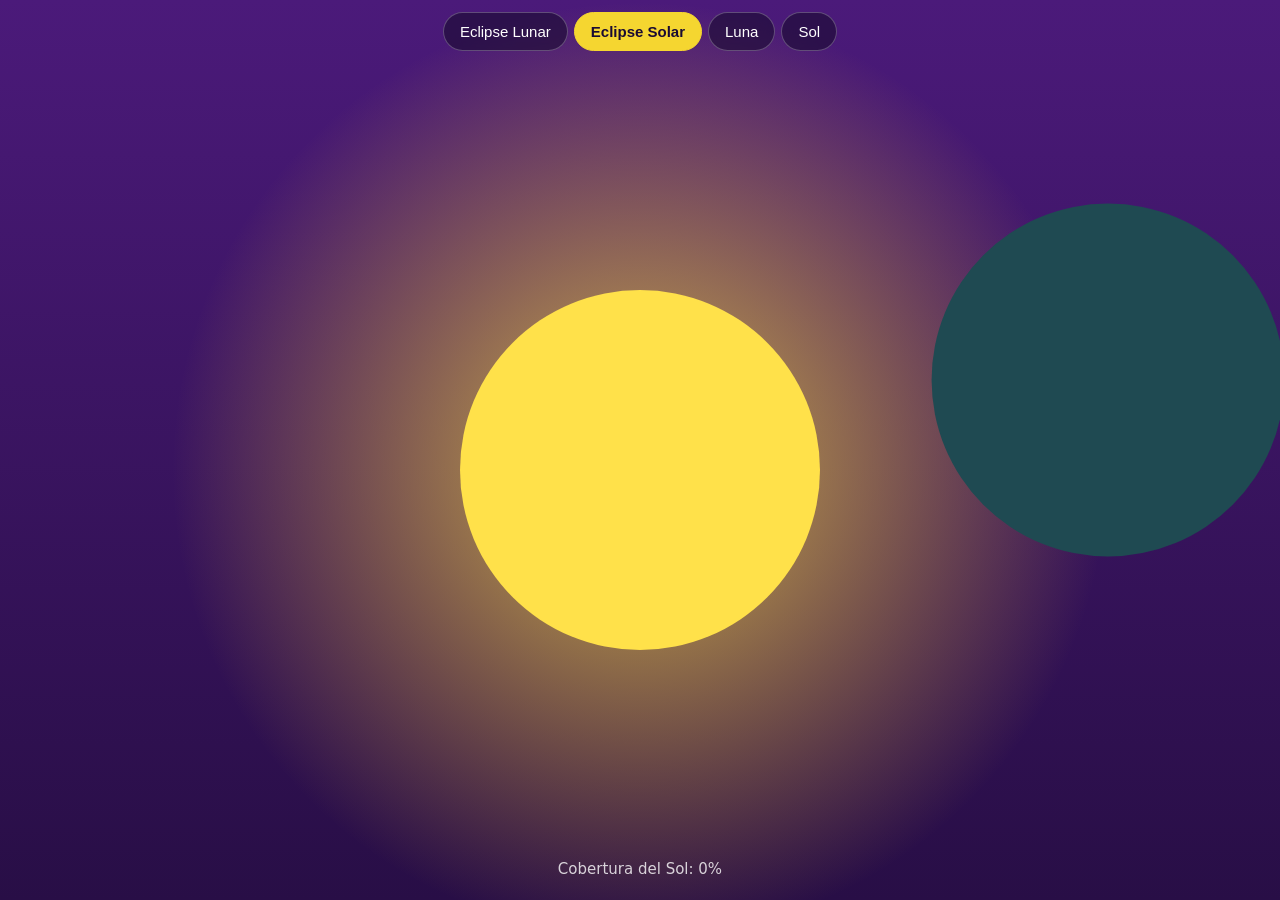
==== index 5.html @ 31a03208 "Add files via upload" ====
<!DOCTYPE html>
<html lang="es">
<head>
<meta charset="UTF-8">
<meta name="viewport" content="width=device-width, initial-scale=1, user-scalable=no">
<title>Eclipses</title>
<link rel="stylesheet" href="style.css">
</head>
<body>
<nav id="menu">
  <button data-mode="lunar">Eclipse Lunar</button>
  <button data-mode="solar" class="on">Eclipse Solar</button>
  <button data-mode="luna">Luna</button>
  <button data-mode="sol">Sol</button>
</nav>
<canvas id="c"></canvas>
<p id="info"></p>
<script src="script.js"></script>
</body>
</html>
---- style.css ----
*{box-sizing:border-box;margin:0;padding:0;-webkit-tap-highlight-color:transparent}
html,body{height:100%;overflow:hidden;background:#0a0614;font-family:-apple-system,system-ui,sans-serif}
canvas{position:fixed;inset:0;width:100%;height:100%;touch-action:none;cursor:grab}
canvas:active{cursor:grabbing}
#menu{position:fixed;top:0;left:0;right:0;z-index:2;display:flex;gap:6px;justify-content:center;flex-wrap:wrap;padding:12px}
#menu button{border:1px solid rgba(255,255,255,.25);background:rgba(20,10,40,.55);color:#fff;padding:10px 16px;border-radius:999px;font-size:15px;backdrop-filter:blur(8px)}
#menu button.on{background:#f5d630;color:#1a0b33;border-color:#f5d630;font-weight:600}
#info{position:fixed;bottom:22px;left:0;right:0;text-align:center;color:#fff;opacity:.8;font-size:15px;pointer-events:none}
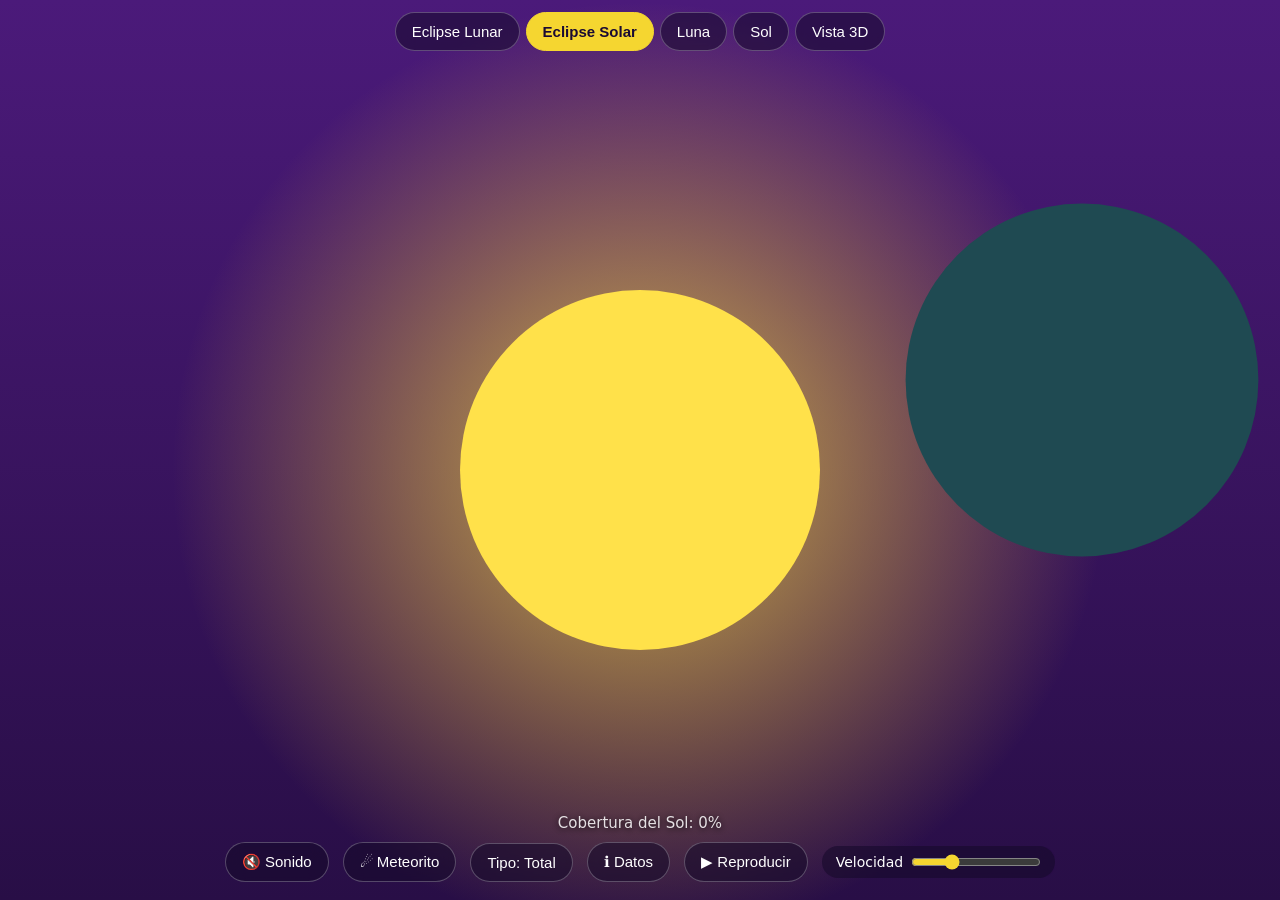
==== commit cb042b82: "Add files via upload" ====
--- a/index 5.html
+++ b/index 5.html
@@ -4,7 +4,7 @@
 <meta charset="UTF-8">
 <meta name="viewport" content="width=device-width, initial-scale=1, user-scalable=no">
 <title>Eclipses</title>
-<link rel="stylesheet" href="style.css">
+<link rel="stylesheet" href="style.css?v=5">
 </head>
 <body>
 <nav id="menu">
@@ -12,9 +12,26 @@
   <button data-mode="solar" class="on">Eclipse Solar</button>
   <button data-mode="luna">Luna</button>
   <button data-mode="sol">Sol</button>
+  <button data-mode="3d">Vista 3D</button>
 </nav>
 <canvas id="c"></canvas>
-<p id="info"></p>
-<script src="script.js"></script>
+<aside id="panel" hidden>
+  <h2 id="pTitle"></h2>
+  <p id="pBody"></p>
+  <p id="pLive"></p>
+</aside>
+<div id="controls">
+  <p id="info"></p>
+  <button id="sound">🔇 Sonido</button>
+  <button id="meteorBtn">☄ Meteorito</button>
+  <button id="repairBtn" style="display:none">🔄 Reparar</button>
+  <button id="annBtn">Tipo: Total</button>
+  <button id="dataBtn">ℹ Datos</button>
+  <button id="play">▶ Reproducir</button>
+  <label id="speedBox">Velocidad <input type="range" id="speed" min="0.2" max="3" step="0.1" value="1"></label>
+  <label id="tiltBox">Inclinación <input type="range" id="tilt" min="0" max="1" step="0.01" value="0.55"></label>
+  <label id="phaseBox">Fase <input type="range" id="phase" min="0" max="1" step="0.005" value="0.5"></label>
+</div>
+<script src="script.js?v=5"></script>
 </body>
 </html>
--- a/style.css
+++ b/style.css
@@ -6,3 +6,24 @@
 #menu button{border:1px solid rgba(255,255,255,.25);background:rgba(20,10,40,.55);color:#fff;padding:10px 16px;border-radius:999px;font-size:15px;backdrop-filter:blur(8px)}
 #menu button.on{background:#f5d630;color:#1a0b33;border-color:#f5d630;font-weight:600}
 #info{position:fixed;bottom:22px;left:0;right:0;text-align:center;color:#fff;opacity:.8;font-size:15px;pointer-events:none}
+#info{bottom:84px}
+#controls{position:fixed;bottom:18px;left:0;right:0;z-index:2;display:flex;gap:14px;justify-content:center;align-items:center;flex-wrap:wrap;padding:0 12px;color:#fff;font-size:14px}
+#controls button{border:1px solid rgba(255,255,255,.25);background:rgba(20,10,40,.55);color:#fff;padding:10px 16px;border-radius:999px;font-size:15px;backdrop-filter:blur(8px)}
+#controls button.on{background:#f5d630;color:#1a0b33;border-color:#f5d630;font-weight:600}
+#controls label{display:flex;align-items:center;gap:8px;background:rgba(20,10,40,.55);padding:8px 14px;border-radius:999px;backdrop-filter:blur(8px)}
+#controls input{accent-color:#f5d630;width:130px}
+#phaseBox{display:none}
+#tiltBox{display:none}
+#panel{position:fixed;top:70px;right:12px;z-index:3;width:min(340px,calc(100vw - 24px));background:rgba(20,10,40,.82);color:#fff;border:1px solid rgba(255,255,255,.2);border-radius:18px;padding:16px;backdrop-filter:blur(10px);line-height:1.4}
+#panel[hidden]{display:none}
+#panel h2{font-size:18px;margin-bottom:8px;color:#f5d630}
+#panel p{font-size:14px;opacity:.92}
+#pLive{margin-top:10px;padding-top:10px;border-top:1px solid rgba(255,255,255,.2);font-weight:600;color:#ffe98a}
+#info{bottom:135px}
+#controls{pointer-events:none}
+#controls>*{pointer-events:auto}
+#controls #info{position:static;flex-basis:100%;text-align:center;color:#fff;opacity:.85;font-size:15px;pointer-events:none;margin-bottom:-4px;text-shadow:0 1px 6px #000}
+#controls button{touch-action:manipulation}
+canvas.aim{cursor:crosshair}
+#panel{top:70px}
+#controls #phaseBox,#controls #tiltBox{display:none}
